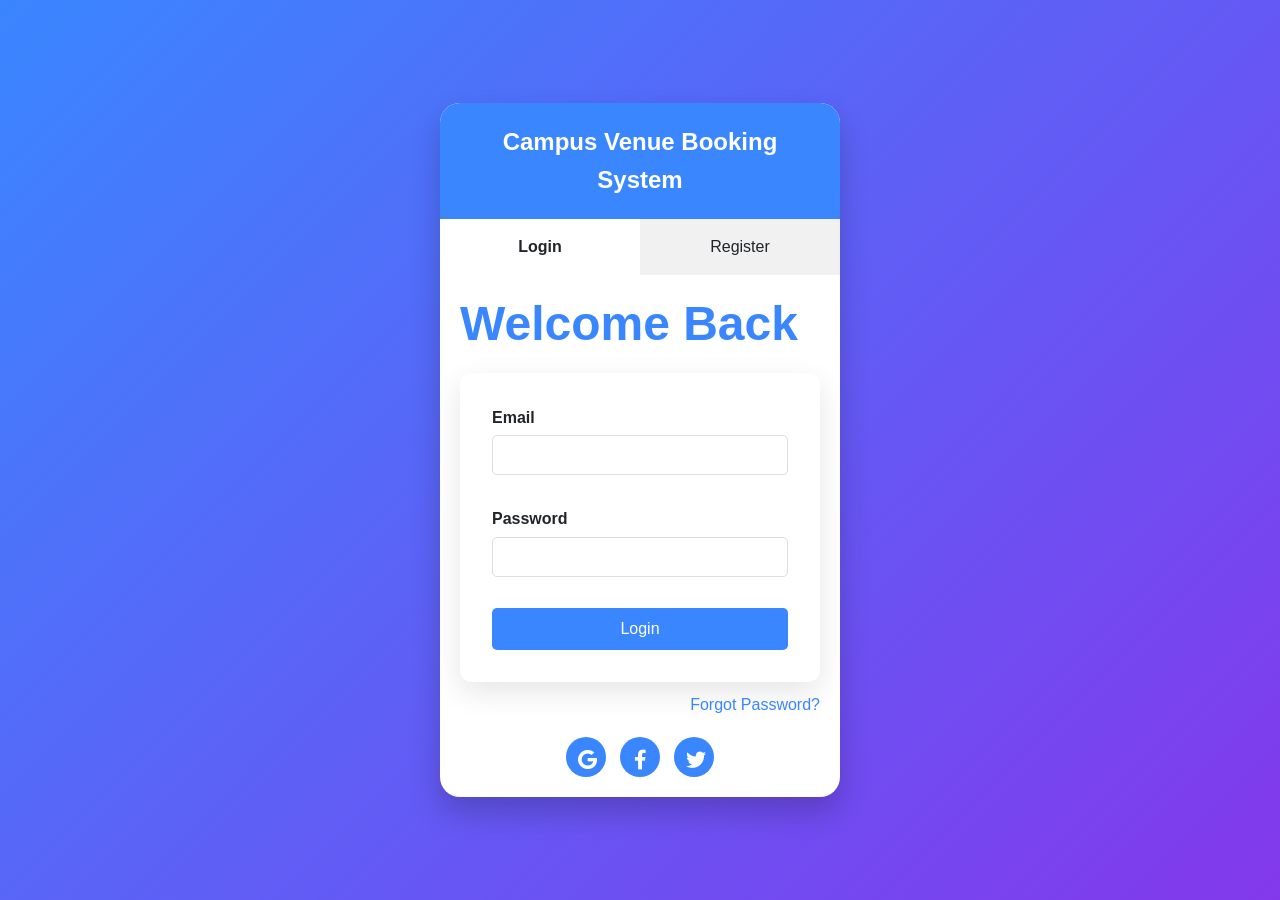
==== auth.html @ f23ace4d "Add files via upload" ====
<!DOCTYPE html>
<html lang="en">
<head>
    <meta charset="UTF-8">
    <meta name="viewport" content="width=device-width, initial-scale=1.0">
    <title>Login/Register - Campus Venue Booking System</title>
    <link rel="stylesheet" href="style.css">
    <link rel="stylesheet" href="https://cdnjs.cloudflare.com/ajax/libs/font-awesome/6.0.0-beta3/css/all.min.css">
    <style>
        body {
            background: linear-gradient(135deg, var(--color-primary), var(--color-tertiary));
            display: flex;
            justify-content: center;
            align-items: center;
            min-height: 100vh;
            margin: 0;
            font-family: var(--font-main);
        }
        .auth-container {
            background: white;
            border-radius: 20px;
            box-shadow: 0 15px 30px rgba(0, 0, 0, 0.2);
            overflow: hidden;
            width: 400px;
            max-width: 100%;
            animation: fadeIn 0.5s ease-out;
        }
        .auth-header {
            background: var(--color-primary);
            color: white;
            padding: 20px;
            text-align: center;
            font-size: 1.5rem;
            font-weight: bold;
        }
        .auth-tabs {
            display: flex;
        }
        .auth-tab {
            flex: 1;
            text-align: center;
            padding: 15px;
            background: #f1f1f1;
            cursor: pointer;
            transition: background 0.3s;
        }
        .auth-tab.active {
            background: white;
            font-weight: bold;
        }
        .auth-form {
            padding: 20px;
        }
        .auth-form h2 {
            margin-bottom: 20px;
            color: var(--color-primary);
        }
        .form-group {
            margin-bottom: 15px;
        }
        .form-group label {
            display: block;
            margin-bottom: 5px;
            color: var(--color-text);
        }
        .form-group input {
            width: 100%;
            padding: 10px;
            border: 1px solid #ddd;
            border-radius: 5px;
            font-size: 16px;
        }
        .form-group input:focus {
            border-color: var(--color-primary);
            box-shadow: 0 0 0 2px rgba(58, 134, 255, 0.2);
        }
        .auth-form button {
            width: 100%;
            padding: 12px;
            background: var(--color-primary);
            color: white;
            border: none;
            border-radius: 5px;
            font-size: 16px;
            cursor: pointer;
            transition: background 0.3s;
        }
        .auth-form button:hover {
            background: #2a75e6;
        }
        .forgot-password {
            text-align: right;
            margin-top: 10px;
        }
        .forgot-password a {
            color: var(--color-primary);
            text-decoration: none;
        }
        .social-login {
            margin-top: 20px;
            text-align: center;
        }
        .social-login button {
            width: 40px;
            height: 40px;
            border: none;
            border-radius: 50%;
            margin: 0 5px;
            font-size: 20px;
            cursor: pointer;
            transition: transform 0.3s;
        }
        .social-login button:hover {
            transform: scale(1.1);
        }
        .google { background: #DB4437; color: white; }
        .facebook { background: #4267B2; color: white; }
        .twitter { background: #1DA1F2; color: white; }
        @keyframes fadeIn {
            from { opacity: 0; transform: translateY(-20px); }
            to { opacity: 1; transform: translateY(0); }
        }
    </style>
</head>
<body>
    <div class="auth-container">
        <div class="auth-header">Campus Venue Booking System</div>
        <div class="auth-tabs">
            <div class="auth-tab active" id="login-tab">Login</div>
            <div class="auth-tab" id="register-tab">Register</div>
        </div>
        <div class="auth-form" id="login-form">
            <h2>Welcome Back</h2>
            <form id="login">
                <div class="form-group">
                    <label for="login-email">Email</label>
                    <input type="email" id="login-email" name="email" required>
                </div>
                <div class="form-group">
                    <label for="login-password">Password</label>
                    <input type="password" id="login-password" name="password" required>
                </div>
                <button type="submit">Login</button>
            </form>
            <div class="forgot-password">
                <a href="#">Forgot Password?</a>
            </div>
            <div class="social-login">
                <button class="google"><i class="fab fa-google"></i></button>
                <button class="facebook"><i class="fab fa-facebook-f"></i></button>
                <button class="twitter"><i class="fab fa-twitter"></i></button>
            </div>
        </div>
        <div class="auth-form" id="register-form" style="display: none;">
            <h2>Create Account</h2>
            <form id="register">
                <div class="form-group">
                    <label for="register-name">Full Name</label>
                    <input type="text" id="register-name" name="name" required>
                </div>
                <div class="form-group">
                    <label for="register-email">Email</label>
                    <input type="email" id="register-email" name="email" required>
                </div>
                <div class="form-group">
                    <label for="register-password">Password</label>
                    <input type="password" id="register-password" name="password" required>
                </div>
                <div class="form-group">
                    <label for="register-confirm-password">Confirm Password</label>
                    <input type="password" id="register-confirm-password" name="confirm-password" required>
                </div>
                <button type="submit">Register</button>
            </form>
        </div>
    </div>
    <script>
        document.addEventListener('DOMContentLoaded', () => {
            const loginTab = document.getElementById('login-tab');
            const registerTab = document.getElementById('register-tab');
            const loginForm = document.getElementById('login-form');
            const registerForm = document.getElementById('register-form');

            loginTab.addEventListener('click', () => {
                loginTab.classList.add('active');
                registerTab.classList.remove('active');
                loginForm.style.display = 'block';
                registerForm.style.display = 'none';
            });

            registerTab.addEventListener('click', () => {
                registerTab.classList.add('active');
                loginTab.classList.remove('active');
                registerForm.style.display = 'block';
                loginForm.style.display = 'none';
            });

            document.getElementById('login').addEventListener('submit', (e) => {
                e.preventDefault();
                // Simulate login process
                setTimeout(() => {
                    window.location.href = 'index.html';
                }, 1000);
            });

            document.getElementById('register').addEventListener('submit', (e) => {
                e.preventDefault();
                // Simulate registration process
                setTimeout(() => {
                    loginTab.click();
                    showToast('Registration successful! Please log in.');
                }, 1000);
            });
        });

        function showToast(message) {
            const toast = document.createElement('div');
            toast.textContent = message;
            toast.style.position = 'fixed';
            toast.style.bottom = '20px';
            toast.style.left = '50%';
            toast.style.transform = 'translateX(-50%)';
            toast.style.backgroundColor = 'var(--color-primary)';
            toast.style.color = 'white';
            toast.style.padding = '10px 20px';
            toast.style.borderRadius = '5px';
            toast.style.opacity = '0';
            toast.style.transition = 'opacity 0.3s';
            document.body.appendChild(toast);
            setTimeout(() => {
                toast.style.opacity = '1';
            }, 100);
            setTimeout(() => {
                toast.style.opacity = '0';
                setTimeout(() => {
                    toast.remove();
                }, 300);
            }, 3000);
        }
    </script>
    
</body>
</html>
---- style.css ----
/* Modern CSS Reset */
*,
*::before,
*::after {
  box-sizing: border-box;
  margin: 0;
  padding: 0;
}

/* Custom Properties */
:root {
  --color-primary: #3a86ff;
  --color-secondary: #ff006e;
  --color-tertiary: #8338ec;
  --color-background: #f8f9fa;
  --color-text: #212529;
  --color-text-light: #6c757d;
  --font-main: 'Inter', sans-serif;
  --font-heading: 'Poppins', sans-serif;
  --transition-smooth: all 0.3s cubic-bezier(0.25, 0.8, 0.25, 1);
  --spacing-unit: 1rem;
}

/* Base Styles */
body {
  font-family: var(--font-main);
  color: var(--color-text);
  background-color: var(--color-background);
  line-height: 1.6;
  overflow-x: hidden;
}

/* Typography */
h1, h2, h3, h4, h5, h6 {
  font-family: var(--font-heading);
  margin-bottom: var(--spacing-unit);
  line-height: 1.2;
}

h1 { font-size: clamp(2rem, 5vw, 3.5rem); }
h2 { font-size: clamp(1.8rem, 4vw, 3rem); }
h3 { font-size: clamp(1.5rem, 3vw, 2.5rem); }

p {
  margin-bottom: var(--spacing-unit);
  max-width: 70ch;
}

/* Layout */
.container {
  width: 100%;
  max-width: 1200px;
  margin: 0 auto;
  padding: 0 var(--spacing-unit);
}

/* Grid System */
.grid {
  display: grid;
  grid-template-columns: repeat(auto-fit, minmax(250px, 1fr));
  gap: var(--spacing-unit);
}

/* Header styles */
header {
  background: linear-gradient(135deg, var(--color-primary), var(--color-tertiary));
  color: white;
  padding: var(--spacing-unit) 0;
  position: fixed;
  top: 0;
  left: 0;
  right: 0;
  z-index: 1000;
  box-shadow: 0 4px 6px rgba(0, 0, 0, 0.1);
}

nav {
  display: flex;
  justify-content: space-between;
  align-items: center;
}

.logo {
  font-size: 1.5rem;
  font-weight: bold;
  text-transform: uppercase;
  letter-spacing: 2px;
}

nav ul {
  list-style: none;
  display: flex;
  gap: 1.5rem;
}

nav ul li a {
  color: white;
  text-decoration: none;
  font-weight: 500;
  transition: var(--transition-smooth);
  position: relative;
}
#mobile-menu-toggle {
    display: none;
  }

nav ul li a::after {
  content: '';
  position: absolute;
  bottom: -5px;
  left: 0;
  width: 0;
  height: 2px;
  background-color: white;
  transition: var(--transition-smooth);
}

nav ul li a:hover::after {
  width: 100%;
}

/* Main content styles */
main {
  margin-top: 80px;
  padding: calc(var(--spacing-unit) * 2) 0;
}

section {
  margin-bottom: calc(var(--spacing-unit) * 4);
  opacity: 0;
  transform: translateY(20px);
  transition: var(--transition-smooth);
}

section.visible {
  opacity: 1;
  transform: translateY(0);
}

/* Inline content layout */
.inline-content {
  display: flex;
  align-items: flex-start;
  gap: calc(var(--spacing-unit) * 2);
}

.sidebar {
  flex: 1;
  position: sticky;
  top: 100px;
}

.main-content {
  flex: 3;
}

/* Form styles */
form {
  background: white;
  border-radius: 12px;
  padding: calc(var(--spacing-unit) * 2);
  box-shadow: 0 10px 30px rgba(0, 0, 0, 0.1);
}

form label {
  display: block;
  margin-bottom: calc(var(--spacing-unit) / 2);
  font-weight: bold;
  color: var(--color-text);
}

input, textarea, select {
  width: 100%;
  padding: 0.75rem;
  margin-bottom: var(--spacing-unit);
  border: 2px solid #e9ecef;
  border-radius: 8px;
  font-size: 1rem;
  transition: var(--transition-smooth);
}

input:focus, textarea:focus, select:focus {
  border-color: var(--color-primary);
  outline: none;
  box-shadow: 0 0 0 3px rgba(58, 134, 255, 0.2);
}

button {
  background-color: var(--color-primary);
  color: white;
  border: none;
  padding: 0.75rem 1.5rem;
  cursor: pointer;
  border-radius: 8px;
  font-size: 1rem;
  font-weight: 500;
  transition: var(--transition-smooth);
}

button:hover {
  background-color: #2a75e6;
  transform: translateY(-2px);
  box-shadow: 0 4px 8px rgba(0, 0, 0, 0.1);
}

button:active {
  transform: translateY(1px);
}

/* Card styles */
.card {
  background: white;
  border-radius: 12px;
  box-shadow: 0 10px 30px rgba(0, 0, 0, 0.1);
  padding: calc(var(--spacing-unit) * 2);
  margin-bottom: calc(var(--spacing-unit) * 2);
  transition: var(--transition-smooth);
  overflow: hidden;
  position: relative;
}

.card::before {
  content: '';
  position: absolute;
  top: -50%;
  left: -50%;
  width: 200%;
  height: 200%;
  background: linear-gradient(
    45deg,
    transparent,
    rgba(58, 134, 255, 0.1),
    transparent
  );
  transform: rotate(45deg);
  transition: var(--transition-smooth);
}

.card:hover::before {
  left: 100%;
}

.card:hover {
  transform: translateY(-5px);
  box-shadow: 0 15px 40px rgba(0, 0, 0, 0.15);
}

.card h2 {
  font-size: 1.5rem;
  margin-bottom: var(--spacing-unit);
  color: var(--color-text);
}

.card p {
  color: var(--color-text-light);
}

.card .btn {
  display: inline-block;
  background-color: var(--color-primary);
  color: white;
  padding: 0.5rem 1rem;
  text-decoration: none;
  border-radius: 8px;
  transition: var(--transition-smooth);
}

.card .btn:hover {
  background-color: #2a75e6;
  transform: translateY(-2px);
  box-shadow: 0 4px 8px rgba(0, 0, 0, 0.1);
}

/* Calendar styles */
#calendar-container {
  background-color: white;
  border-radius: 12px;
  padding: var(--spacing-unit);
  box-shadow: 0 10px 30px rgba(0, 0, 0, 0.1);
}

#calendar table {
  width: 100%;
  border-collapse: collapse;
}

#calendar th, #calendar td {
  text-align: center;
  padding: 10px;
  border: 1px solid #e9ecef;
}

#calendar th {
  background-color: var(--color-primary);
  color: white;
}

#calendar td:hover {
  background-color: #f1f3f5;
  cursor: pointer;
}

/* Responsive design */
@media (max-width: 768px) {
  .inline-content {
    flex-direction: column;
  }

  .sidebar {
    position: static;
    width: 100%;
  }

  nav {
    flex-direction: column;
    align-items: flex-start;
  }

  .nav-menu {
    display: none;
    flex-direction: column;
    width: 100%;
    margin-top: var(--spacing-unit);
  }

  .nav-menu.active {
    display: flex;
  }

  .nav-menu li {
    margin: calc(var(--spacing-unit) / 2) 0;
  }

  #mobile-menu-toggle {
    display: block;
  }

  .card {
    padding: var(--spacing-unit);
  }
}

/* Utility classes */
.text-center { text-align: center; }
.mt-2 { margin-top: calc(var(--spacing-unit) * 2); }
.mb-2 { margin-bottom: calc(var(--spacing-unit) * 2); }
.p-2 { padding: calc(var(--spacing-unit) * 2); }

/* Animations */
@keyframes fadeIn {
  from { opacity: 0; transform: translateY(20px); }
  to { opacity: 1; transform: translateY(0); }
}

.fade-in {
  animation: fadeIn 0.5s ease-out forwards;
}

/* Scroll-triggered animations */
.reveal {
  opacity: 0;
  transform: translateY(50px);
  transition: var(--transition-smooth);
}

.reveal.active {
  opacity: 1;
  transform: translateY(0);
}

/* Custom scrollbar */
::-webkit-scrollbar {
  width: 10px;
}

::-webkit-scrollbar-track {
  background: #f1f1f1;
}

::-webkit-scrollbar-thumb {
  background: var(--color-primary);
  border-radius: 5px;
}

::-webkit-scrollbar-thumb:hover {
  background: #2a75e6;
}

/* Accessibility improvements */
.visually-hidden {
  position: absolute;
  width: 1px;
  height: 1px;
  margin: -1px;
  padding: 0;
  overflow: hidden;
  clip: rect(0, 0, 0, 0);
  white-space: nowrap;
  border: 0;
}

/* Focus styles for keyboard navigation */
a:focus, button:focus, input:focus, select:focus, textarea:focus {
  outline: 3px solid var(--color-secondary);
  outline-offset: 2px;
}

/* Skip to main content link */
.skip-link {
  position: absolute;
  top: -40px;
  left: 0;
  background: var(--color-primary);
  color: white;
  padding: 8px;
  z-index: 100;
}

.skip-link:focus {
  top: 0;
}
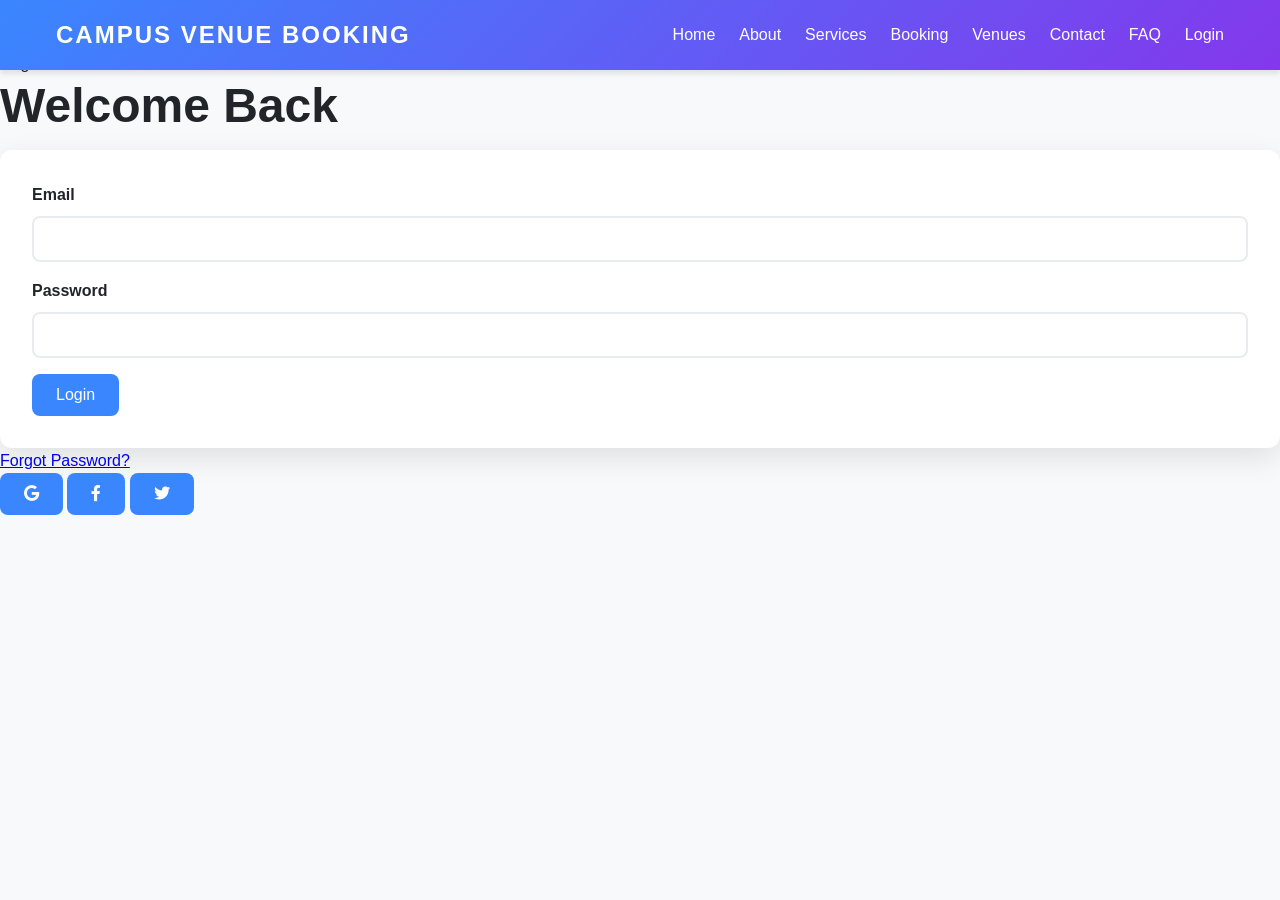
==== commit ee3bf6b2: "v.01" ====
--- a/auth.html
+++ b/auth.html
@@ -3,126 +3,34 @@
 <head>
     <meta charset="UTF-8">
     <meta name="viewport" content="width=device-width, initial-scale=1.0">
-    <title>Login/Register - Campus Venue Booking System</title>
+    <title>Book Venue - Campus Venue Booking System</title>
     <link rel="stylesheet" href="style.css">
     <link rel="stylesheet" href="https://cdnjs.cloudflare.com/ajax/libs/font-awesome/6.0.0-beta3/css/all.min.css">
-    <style>
-        body {
-            background: linear-gradient(135deg, var(--color-primary), var(--color-tertiary));
-            display: flex;
-            justify-content: center;
-            align-items: center;
-            min-height: 100vh;
-            margin: 0;
-            font-family: var(--font-main);
-        }
-        .auth-container {
-            background: white;
-            border-radius: 20px;
-            box-shadow: 0 15px 30px rgba(0, 0, 0, 0.2);
-            overflow: hidden;
-            width: 400px;
-            max-width: 100%;
-            animation: fadeIn 0.5s ease-out;
-        }
-        .auth-header {
-            background: var(--color-primary);
-            color: white;
-            padding: 20px;
-            text-align: center;
-            font-size: 1.5rem;
-            font-weight: bold;
-        }
-        .auth-tabs {
-            display: flex;
-        }
-        .auth-tab {
-            flex: 1;
-            text-align: center;
-            padding: 15px;
-            background: #f1f1f1;
-            cursor: pointer;
-            transition: background 0.3s;
-        }
-        .auth-tab.active {
-            background: white;
-            font-weight: bold;
-        }
-        .auth-form {
-            padding: 20px;
-        }
-        .auth-form h2 {
-            margin-bottom: 20px;
-            color: var(--color-primary);
-        }
-        .form-group {
-            margin-bottom: 15px;
-        }
-        .form-group label {
-            display: block;
-            margin-bottom: 5px;
-            color: var(--color-text);
-        }
-        .form-group input {
-            width: 100%;
-            padding: 10px;
-            border: 1px solid #ddd;
-            border-radius: 5px;
-            font-size: 16px;
-        }
-        .form-group input:focus {
-            border-color: var(--color-primary);
-            box-shadow: 0 0 0 2px rgba(58, 134, 255, 0.2);
-        }
-        .auth-form button {
-            width: 100%;
-            padding: 12px;
-            background: var(--color-primary);
-            color: white;
-            border: none;
-            border-radius: 5px;
-            font-size: 16px;
-            cursor: pointer;
-            transition: background 0.3s;
-        }
-        .auth-form button:hover {
-            background: #2a75e6;
-        }
-        .forgot-password {
-            text-align: right;
-            margin-top: 10px;
-        }
-        .forgot-password a {
-            color: var(--color-primary);
-            text-decoration: none;
-        }
-        .social-login {
-            margin-top: 20px;
-            text-align: center;
-        }
-        .social-login button {
-            width: 40px;
-            height: 40px;
-            border: none;
-            border-radius: 50%;
-            margin: 0 5px;
-            font-size: 20px;
-            cursor: pointer;
-            transition: transform 0.3s;
-        }
-        .social-login button:hover {
-            transform: scale(1.1);
-        }
-        .google { background: #DB4437; color: white; }
-        .facebook { background: #4267B2; color: white; }
-        .twitter { background: #1DA1F2; color: white; }
-        @keyframes fadeIn {
-            from { opacity: 0; transform: translateY(-20px); }
-            to { opacity: 1; transform: translateY(0); }
-        }
-    </style>
+    <script src="script.js" defer></script>
 </head>
 <body>
+    <a href="#main-content" class="skip-link">Skip to main content</a>
+    <header>
+        <div class="container">
+            <nav>
+                <div class="logo">Campus Venue Booking</div>
+                <button id="mobile-menu-toggle" aria-label="Toggle mobile menu">
+                    <i class="fas fa-bars"></i>
+                </button>
+                <ul class="nav-menu">
+                    <li><a href="index.html">Home</a></li>
+                    <li><a href="about.html">About</a></li>
+                    <li><a href="services.html">Services</a></li>
+                    <li><a href="booking.html" class="active">Booking</a></li>
+                    <li><a href="venues.html">Venues</a></li>
+                    <li><a href="contact.html">Contact</a></li>
+                    <li><a href="faq.html">FAQ</a></li>
+                    <li><a href="auth.html">Login</a></li>
+                </ul>
+            </nav>
+        </div>
+    </header>
+
     <div class="auth-container">
         <div class="auth-header">Campus Venue Booking System</div>
         <div class="auth-tabs">
@@ -152,10 +60,10 @@
             </div>
         </div>
         <div class="auth-form" id="register-form" style="display: none;">
-            <h2>Create Account</h2>
+            <h2>Create an Account</h2>
             <form id="register">
                 <div class="form-group">
-                    <label for="register-name">Full Name</label>
+                    <label for="register-name">Name</label>
                     <input type="text" id="register-name" name="name" required>
                 </div>
                 <div class="form-group">
@@ -170,7 +78,7 @@
                     <label for="register-confirm-password">Confirm Password</label>
                     <input type="password" id="register-confirm-password" name="confirm-password" required>
                 </div>
-                <button type="submit">Register</button>
+                <button type="submit">Sign Up</button>
             </form>
         </div>
     </div>
@@ -238,6 +146,5 @@
             }, 3000);
         }
     </script>
-    
 </body>
 </html>
--- a/style.css
+++ b/style.css
@@ -99,6 +99,8 @@
   font-weight: 500;
   transition: var(--transition-smooth);
   position: relative;
+  outline: none;
+  box-shadow: none;
 }
 #mobile-menu-toggle {
     display: none;
@@ -418,4 +420,82 @@
 
 .skip-link:focus {
   top: 0;
+}
+
+/* Venue grid styles */
+.venue-grid {
+    display: grid;
+    grid-template-columns: repeat(auto-fit, minmax(250px, 1fr));
+    gap: 1rem;
+}
+
+.venue-card {
+    background-color: var(--color-background);
+    border-radius: 8px;
+    padding: 1rem;
+    box-shadow: 0 4px 6px rgba(0, 0, 0, 0.1);
+    transition: all 0.3s ease;
+    cursor: pointer;
+    overflow: hidden;
+}
+
+.venue-card h3 {
+    margin-bottom: 0.5rem;
+}
+
+.venue-details {
+    max-height: 0;
+    opacity: 0;
+    transition: all 0.3s ease;
+}
+
+.venue-card:hover {
+    transform: translateY(-5px);
+    box-shadow: 0 8px 12px rgba(0, 0, 0, 0.15);
+}
+
+.venue-card:hover .venue-details {
+    max-height: 500px;
+    opacity: 1;
+}
+
+.venue-details img {
+    width: 100%;
+    height: auto;
+    border-radius: 4px;
+    margin-bottom: 0.5rem;
+}
+
+/* Upcoming events styles */
+.upcoming-event {
+    margin-bottom: 1rem;
+    padding-bottom: 1rem;
+    border-bottom: 1px solid var(--color-text-light);
+}
+
+.upcoming-event:last-child {
+    border-bottom: none;
+}
+
+.upcoming-event img {
+    width: 100%;
+    height: auto;
+    border-radius: 8px;
+    margin-bottom: 0.5rem;
+}
+
+.upcoming-event h3 {
+    font-size: 1.1rem;
+    margin-bottom: 0.25rem;
+}
+
+.upcoming-event p {
+    font-size: 0.9rem;
+    margin-bottom: 0.25rem;
+}
+
+/* Remove focus outline for nav links */
+nav ul li a:focus {
+    outline: none;
+    box-shadow: none;
 }
